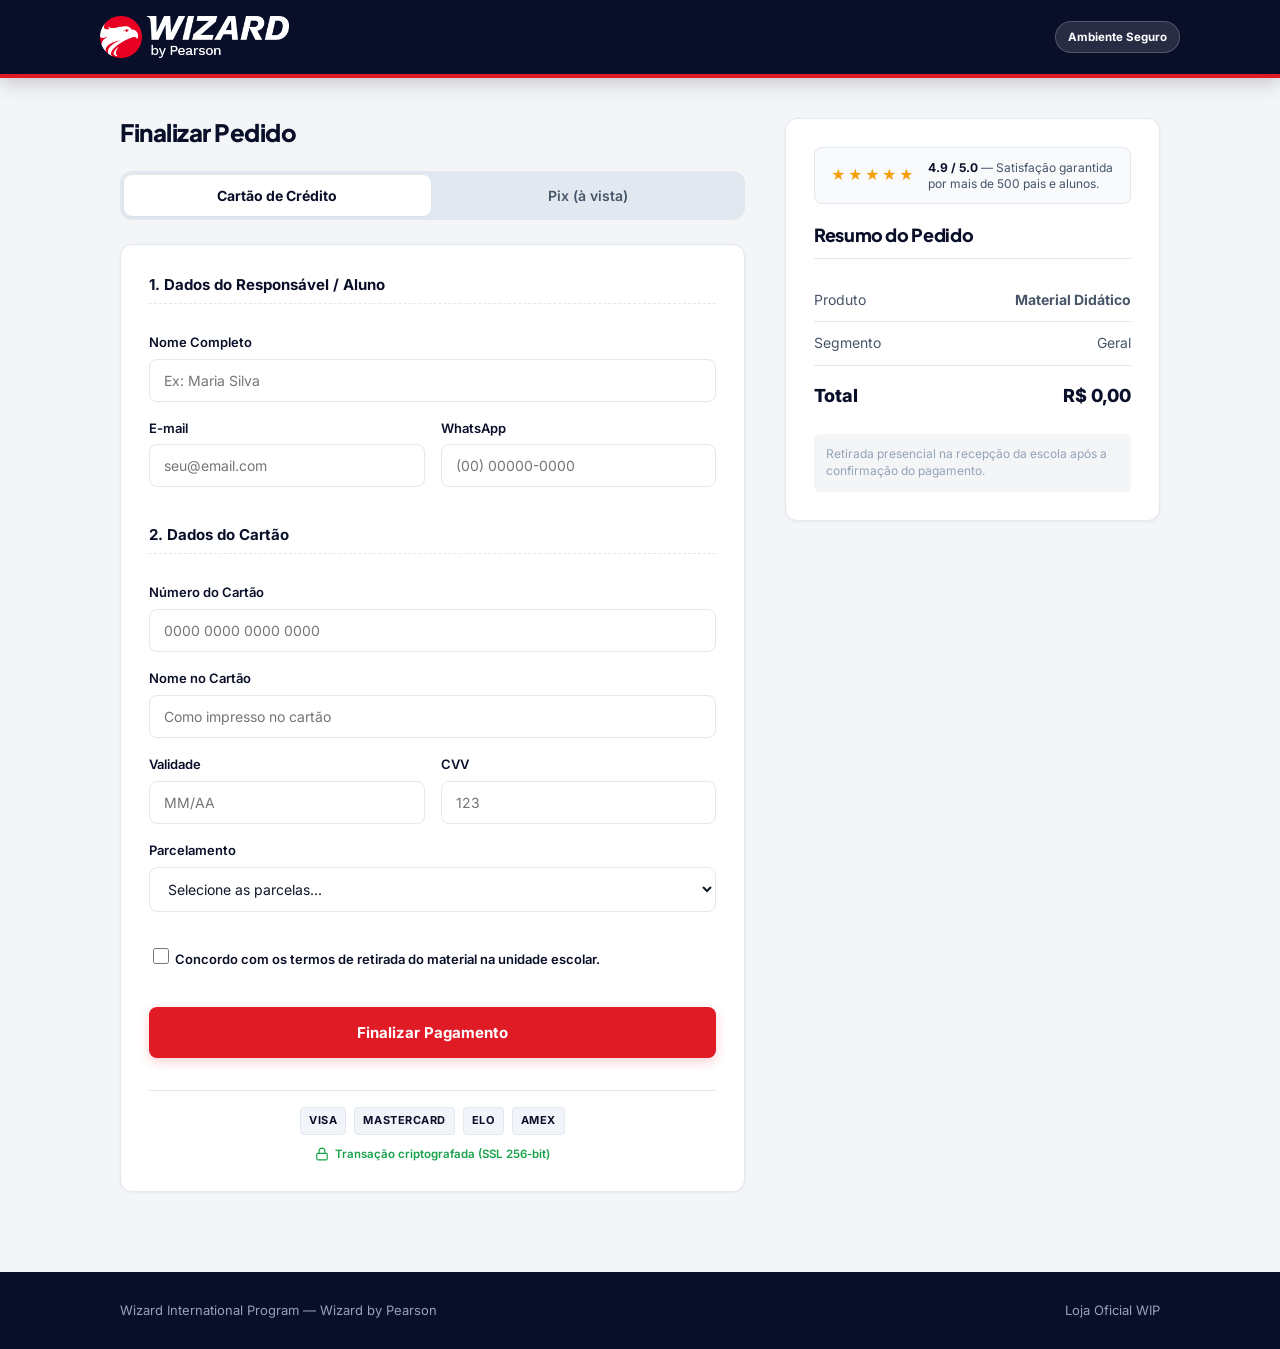
==== checkout.html @ 6b9b5e78 "first commit" ====
<!DOCTYPE html>
<html lang="pt-BR">
<head>
<meta charset="UTF-8">
<meta name="viewport" content="width=device-width, initial-scale=1.0">
<title>Checkout | Loja Oficial WIP</title>
<link rel="preconnect" href="https://fonts.googleapis.com">
<link rel="preconnect" href="https://fonts.gstatic.com" crossorigin>
<link href="https://fonts.googleapis.com/css2?family=Inter:wght@400;500;600;700&family=Plus+Jakarta+Sans:wght@600;700;800&display=swap" rel="stylesheet">
<link rel="stylesheet" href="styles.css">
</head>
<body>

<header>
  <div class="wrap nav">
    <a href="#" class="logo">
      <img src="img/wizard-logo.png" alt="Wizard by Pearson" class="logo-img">
    </a>
    <span class="track-pill">Ambiente Seguro</span>
  </div>
</header>

<main class="wrap checkout">
  <div class="checkout-grid">
    <div>
      <h2>Finalizar Pedido</h2>

      <div class="pay-tabs">
        <button class="pay-tab active" onclick="switchTab('cartao')">Cartão de Crédito</button>
        <button class="pay-tab" onclick="switchTab('pix')">Pix (à vista)</button>
      </div>

      <!-- ABA CARTÃO DE CRÉDITO -->
      <div id="panel-cartao" class="pay-panel active">
        <form id="card-form" class="card-form" onsubmit="validarEProcessar(event)" novalidate>
          
          <div class="form-section-title">1. Dados do Responsável / Aluno</div>
          <div>
            <label for="cust-name">Nome Completo</label>
            <input type="text" id="cust-name" placeholder="Ex: Maria Silva" required>
            <span class="error-msg">Preenchimento obrigatório</span>
          </div>
          <div class="row-2">
            <div>
              <label for="cust-email">E-mail</label>
              <input type="email" id="cust-email" placeholder="seu@email.com" required>
              <span class="error-msg">Informe um e-mail válido</span>
            </div>
            <div>
              <label for="cust-phone">WhatsApp</label>
              <input type="text" id="cust-phone" placeholder="(00) 00000-0000" maxlength="15" required>
              <span class="error-msg">Obrigatório</span>
            </div>
          </div>

          <div class="form-section-title">2. Dados do Cartão</div>
          <div>
            <label for="card-number">Número do Cartão</label>
            <input type="text" id="card-number" placeholder="0000 0000 0000 0000" maxlength="19" required>
            <span class="error-msg">Preenchimento obrigatório</span>
          </div>
          <div>
            <label for="card-name">Nome no Cartão</label>
            <input type="text" id="card-name" placeholder="Como impresso no cartão" required>
            <span class="error-msg">Preenchimento obrigatório</span>
          </div>
          <div class="row-2">
            <div>
              <label for="card-expiry">Validade</label>
              <input type="text" id="card-expiry" placeholder="MM/AA" maxlength="5" required>
              <span class="error-msg">Obrigatório</span>
            </div>
            <div>
              <label for="card-cvv">CVV</label>
              <input type="text" id="card-cvv" placeholder="123" maxlength="4" required>
              <span class="error-msg">Obrigatório</span>
            </div>
          </div>
          <div>
            <label for="card-installments">Parcelamento</label>
            <select id="card-installments" required>
              <option value="">Selecione as parcelas...</option>
              <option value="1">1x sem juros</option>
              <option value="2">2x sem juros</option>
              <option value="3">3x sem juros</option>
              <option value="6">6x sem juros</option>
              <option value="12">12x sem juros</option>
            </select>
            <span class="error-msg">Selecione uma opção</span>
          </div>

          <div class="terms-group">
            <label class="checkbox-label">
              <input type="checkbox" id="terms-card" required>
              <span>Concordo com os termos de retirada do material na unidade escolar.</span>
            </label>
            <span class="error-msg">Você precisa aceitar os termos.</span>
          </div>

          <button type="submit" class="btn-pay">Finalizar Pagamento</button>

          <div class="payment-badges">
            <div class="card-flags">
              <span class="card-flag-item">VISA</span>
              <span class="card-flag-item">MASTERCARD</span>
              <span class="card-flag-item">ELO</span>
              <span class="card-flag-item">AMEX</span>
            </div>
            <div class="ssl-badge">
              <svg width="14" height="14" viewBox="0 0 24 24" fill="none" stroke="currentColor" stroke-width="2"><rect x="3" y="11" width="18" height="11" rx="2" ry="2"></rect><path d="M7 11V7a5 5 0 0 1 10 0v4"></path></svg>
              Transação criptografada (SSL 256-bit)
            </div>
          </div>
        </form>
      </div>

      <!-- ABA PIX -->
      <div id="panel-pix" class="pay-panel">
        <div class="pix-box">
          <div class="pix-timer-box">
            Este QR Code expira em: <span id="pix-timer">15:00</span>
          </div>

          <div class="pix-placeholder">QR Code Pix</div>
          <p class="pix-discount">5% de desconto no Pix</p>
          
          <div class="pix-code">
            <input type="text" id="pix-code-input" value="00020126360014BR.GOV.BCB.PIX0114+55119999999995204000053039865405350.005802BR5925WIP LOJA OFICIAL6009SAO PAULO62070503***6304E2CA" readonly>
            <button type="button" id="btn-copiar" class="btn-copy" onclick="copiarPix()">Copiar</button>
          </div>

          <p style="font-size: 13px; color: var(--gray); margin-bottom: 20px;">
            Após realizar o pagamento no app do seu banco, o sistema confirmará automaticamente.
          </p>

          <button type="button" class="btn-pay" onclick="simularAprovacaoPix()">Já paguei / Simular Aprovação</button>
        </div>
      </div>
    </div>

    <!-- RESUMO DO PEDIDO -->
    <div class="order-summary">
      <div class="trust-banner">
        <div class="stars">★★★★★</div>
        <div class="trust-text">
          <strong>4.9 / 5.0</strong> — Satisfação garantida por mais de 500 pais e alunos.
        </div>
      </div>

      <h3>Resumo do Pedido</h3>
      <div class="order-line">
        <span>Produto</span>
        <strong id="summary-product">Material Didático</strong>
      </div>
      <div class="order-line">
        <span>Segmento</span>
        <span id="summary-track">Geral</span>
      </div>
      <div class="order-total">
        <span>Total</span>
        <span id="summary-price">R$ 0,00</span>
      </div>
      <div class="integration-note">
        Retirada presencial na recepção da escola após a confirmação do pagamento.
      </div>
    </div>
  </div>
</main>

<!-- Overlay de Processamento -->
<div id="processing-overlay" class="processing-overlay">
  <div class="processing-card">
    <div class="spinner"></div>
    <h3>Processando Pagamento...</h3>
    <p>Por favor, <strong>não feche nem atualize esta página</strong>. Estamos confirmando sua transação.</p>
  </div>
</div>

<footer>
  <div class="wrap footer-row">
    <span>Wizard International Program — Wizard by Pearson</span>
    <span>Loja Oficial WIP</span>
  </div>
</footer>

<script>
  const urlParams = new URLSearchParams(window.location.search);
  const origemPage = urlParams.get('origem') || 'index.html';

  if(urlParams.get('produto')) document.getElementById('summary-product').innerText = urlParams.get('produto');
  if(urlParams.get('faixa')) document.getElementById('summary-track').innerText = urlParams.get('faixa');
  if(urlParams.get('preco')) document.getElementById('summary-price').innerText = 'R$ ' + urlParams.get('preco');

  /* MÁSCARAS AUTOMÁTICAS DE ENTRADA */
  document.getElementById('card-number').addEventListener('input', function(e) {
    let v = e.target.value.replace(/\D/g, '');
    v = v.replace(/(\d{4})/g, '$1 ').trim();
    e.target.value = v;
  });

  document.getElementById('card-expiry').addEventListener('input', function(e) {
    let v = e.target.value.replace(/\D/g, '');
    if (v.length >= 2) v = v.substring(0,2) + '/' + v.substring(2,4);
    e.target.value = v;
  });

  document.getElementById('card-cvv').addEventListener('input', function(e) {
    e.target.value = e.target.value.replace(/\D/g, '');
  });

  document.getElementById('cust-phone').addEventListener('input', function(e) {
    let v = e.target.value.replace(/\D/g, '');
    v = v.replace(/^(\d{2})(\d)/g, '($1) $2');
    v = v.replace(/(\d{5})(\d)/, '$1-$2');
    e.target.value = v;
  });

  /* VALIDAÇÃO EM TEMPO REAL */
  const inputsToValidate = document.querySelectorAll('#card-form input, #card-form select');
  inputsToValidate.forEach(input => {
    input.addEventListener('input', () => validarCampo(input));
    input.addEventListener('change', () => validarCampo(input));
  });

  function validarCampo(input) {
    if (input.type === 'checkbox') {
      if (input.checked) {
        input.classList.remove('input-error');
        return true;
      } else {
        input.classList.add('input-error');
        return false;
      }
    }

    if (input.value.trim() !== '') {
      input.classList.remove('input-error');
      input.classList.add('input-success');
      return true;
    } else {
      input.classList.remove('input-success');
      input.classList.add('input-error');
      return false;
    }
  }

  /* PROCESSAMENTO DO CARTÃO */
  function validarEProcessar(event) {
    event.preventDefault();
    let formValido = true;
    const form = document.getElementById('card-form');

    inputsToValidate.forEach(input => {
      const eValido = validarCampo(input);
      if (!eValido) formValido = false;
    });

    if (!formValido) {
      form.classList.remove('shake');
      void form.offsetWidth;
      form.classList.add('shake');
      return;
    }

    document.getElementById('processing-overlay').classList.add('active');

    setTimeout(() => {
      redirecionarParaSucesso();
    }, 3000);
  }

  /* ABAS DE PAGAMENTO */
  function switchTab(tab) {
    document.querySelectorAll('.pay-tab').forEach(t => t.classList.remove('active'));
    document.querySelectorAll('.pay-panel').forEach(p => p.classList.remove('active'));
    
    if(tab === 'cartao') {
      document.querySelectorAll('.pay-tab')[0].classList.add('active');
      document.getElementById('panel-cartao').classList.add('active');
    } else {
      document.querySelectorAll('.pay-tab')[1].classList.add('active');
      document.getElementById('panel-pix').classList.add('active');
    }
  }

  /* COPIAR CÓDIGO PIX */
  function copiarPix() {
    const campoPix = document.getElementById('pix-code-input');
    navigator.clipboard.writeText(campoPix.value).then(() => {
      const btn = document.getElementById('btn-copiar');
      btn.innerText = 'Copiado!';
      btn.style.background = '#16a34a';
      btn.style.color = '#ffffff';

      setTimeout(() => {
        btn.innerText = 'Copiar';
        btn.style.background = '#ffffff';
        btn.style.color = 'var(--navy)';
      }, 2000);
    });
  }

  /* SIMULAR APROVAÇÃO DO PIX */
  function simularAprovacaoPix() {
    document.getElementById('processing-overlay').classList.add('active');
    setTimeout(() => {
      redirecionarParaSucesso();
    }, 2000);
  }

  /* FUNÇÃO DE REDIRECIONAMENTO */
  function redirecionarParaSucesso() {
    const produto = document.getElementById('summary-product').innerText;
    const preco = document.getElementById('summary-price').innerText;
    window.location.href = `sucesso.html?produto=${encodeURIComponent(produto)}&preco=${encodeURIComponent(preco)}&origem=${encodeURIComponent(origemPage)}`;
  }

  /* CONTADOR REGRESSIVO PIX (15 MINUTOS) */
  let tempoRestante = 15 * 60;
  const timerElement = document.getElementById('pix-timer');

  setInterval(() => {
    if (tempoRestante <= 0) {
      timerElement.innerText = "Expirado";
      return;
    }
    tempoRestante--;
    const minutos = Math.floor(tempoRestante / 60);
    const segundos = tempoRestante % 60;
    timerElement.innerText = `${minutos.toString().padStart(2, '0')}:${segundos.toString().padStart(2, '0')}`;
  }, 1000);
</script>

</body>
</html>
---- styles.css ----
/* ============================================================
   WIP Loja — Design Corporativo Premium & Mobile Responsive
   ============================================================ */

:root {
  --navy: #0a0f29;
  --navy-light: #12193e;
  --red: #e01b26;
  --bg-page: #f4f5f7;
  --card-bg: #ffffff;
  --ink: #0f172a;
  --gray: #475569;
  --gray-light: #94a3b8;
  --line: #e2e8f0;
  
  --kids-accent: #0284c7;
  --teens-accent: #e01b26;
  --adults-accent: #d97706;
  
  --radius: 12px;
  --shadow-sm: 0 1px 3px rgba(0,0,0,0.05);
  --shadow-md: 0 10px 25px -5px rgba(10, 15, 41, 0.08);
}

* {
  box-sizing: border-box;
}

html {
  scroll-behavior: smooth;
}

body {
  margin: 0;
  font-family: 'Inter', -apple-system, BlinkMacSystemFont, sans-serif;
  color: var(--ink);
  background: var(--bg-page);
  line-height: 1.6;
  -webkit-font-smoothing: antialiased;
}

h1, h2, h3 {
  font-family: 'Plus Jakarta Sans', sans-serif;
  font-weight: 800;
  line-height: 1.2;
  margin: 0;
  color: var(--navy);
  letter-spacing: -0.02em;
}

a {
  text-decoration: none;
  color: inherit;
}

.wrap {
  max-width: 1080px;
  margin: 0 auto;
  padding: 0 20px;
}

/* ================= HEADER ================= */
header {
  position: sticky;
  top: 0;
  z-index: 50;
  background: var(--navy);
  border-bottom: 4px solid var(--track-accent, var(--red));
  box-shadow: 0 4px 20px rgba(0, 0, 0, 0.2);
}

.nav {
  display: flex;
  align-items: center;
  justify-content: space-between;
  padding: 16px 0;
  gap: 12px;
}

.logo {
  display: flex;
  align-items: center;
  gap: 14px;
}

.logo-img {
  height: 42px; /* Logo maior e em destaque */
  width: auto;
  display: block;
}

.logo-word {
  font-family: 'Plus Jakarta Sans', sans-serif;
  font-weight: 800;
  font-size: 22px;
  color: #ffffff;
  padding-left: 14px;
  border-left: 2px solid rgba(255, 255, 255, 0.2);
  line-height: 1;
}

.track-pill {
  font-size: 11.5px;
  font-weight: 700;
  color: #ffffff;
  background: rgba(255, 255, 255, 0.12);
  border: 1px solid rgba(255, 255, 255, 0.2);
  padding: 6px 12px;
  border-radius: 30px;
  text-align: right;
  white-space: nowrap;
}

/* ================= HERO ================= */
.hero {
  background: linear-gradient(135deg, var(--navy) 0%, var(--navy-light) 100%);
  color: #fff;
  padding: 44px 0 52px;
}

.eyebrow {
  color: var(--track-accent, var(--kids-accent));
  font-size: 12px;
  font-weight: 700;
  text-transform: uppercase;
  letter-spacing: 0.1em;
  margin-bottom: 12px;
  display: inline-block;
}

.hero h1 {
  font-size: 28px;
  color: #ffffff;
  margin-bottom: 14px;
  max-width: 680px;
}

.hero p {
  font-size: 15px;
  color: var(--gray-light);
  max-width: 580px;
  margin: 0;
}

/* ================= CORPO PRINCIPAL ================= */
.main-content {
  padding: 32px 20px 60px;
}

.product-grid {
  display: grid;
  grid-template-columns: 1fr;
  gap: 24px;
  margin-bottom: 48px;
}

.product-details {
  background: var(--card-bg);
  padding: 28px;
  border-radius: var(--radius);
  border: 1px solid var(--line);
  box-shadow: var(--shadow-sm);
}

.product-details h2 {
  font-size: 22px;
  margin-bottom: 20px;
  border-bottom: 2px solid var(--bg-page);
  padding-bottom: 12px;
}

.feature-list {
  list-style: none;
  margin: 0;
  padding: 0;
  display: grid;
  gap: 14px;
}

.feature-list li {
  display: flex;
  gap: 12px;
  font-size: 14.5px;
  color: var(--gray);
}

.feature-list li::before {
  content: "•";
  color: var(--track-accent, var(--red));
  font-size: 20px;
  line-height: 1;
}

/* Card de Preço */
.price-card {
  background: var(--card-bg);
  border: 1px solid var(--line);
  padding: 28px;
  border-radius: var(--radius);
  box-shadow: var(--shadow-md);
  position: relative;
  overflow: hidden;
}

.price-card::before {
  content: "";
  position: absolute;
  top: 0;
  left: 0;
  right: 0;
  height: 4px;
  background: var(--track-accent, var(--red));
}

.price-card .badge {
  display: inline-block;
  font-size: 11px;
  font-weight: 700;
  text-transform: uppercase;
  letter-spacing: 0.05em;
  color: var(--track-accent, var(--red));
  background: rgba(0,0,0,0.04);
  padding: 4px 10px;
  border-radius: 4px;
  margin-bottom: 16px;
}

.price-card .price {
  font-size: 38px;
  font-weight: 800;
  font-family: 'Plus Jakarta Sans', sans-serif;
  color: var(--navy);
  line-height: 1;
  margin-bottom: 6px;
}

.price-card .price-note {
  font-size: 13px;
  color: var(--gray-light);
  margin-bottom: 24px;
}

.btn-buy {
  display: block;
  text-align: center;
  background: var(--track-accent, var(--red));
  color: #fff;
  font-weight: 700;
  font-size: 15px;
  padding: 16px;
  border-radius: 8px;
  box-shadow: 0 4px 12px rgba(0, 0, 0, 0.15);
  transition: transform 0.2s, opacity 0.2s;
}

.btn-buy:active {
  transform: scale(0.98);
}

.price-card .secure-note {
  font-size: 12px;
  color: var(--gray-light);
  margin-top: 14px;
  display: flex;
  align-items: center;
  justify-content: center;
  gap: 6px;
}

/* ================= SEÇÃO INSTITUCIONAL ================= */
.about-wip {
  background: var(--card-bg);
  padding: 32px;
  border-radius: var(--radius);
  border: 1px solid var(--line);
  box-shadow: var(--shadow-sm);
}

.about-wip-header {
  margin-bottom: 28px;
}

.about-wip-header h2 {
  font-size: 22px;
  margin-top: 4px;
  margin-bottom: 10px;
}

.about-wip-header p {
  font-size: 14.5px;
  color: var(--gray);
  margin: 0;
}

.about-wip-grid {
  display: grid;
  grid-template-columns: 1fr;
  gap: 16px;
}

.wip-card {
  background: var(--bg-page);
  padding: 20px;
  border-radius: 8px;
  border: 1px solid var(--line);
}

.wip-card h3 {
  font-size: 16px;
  margin-bottom: 6px;
  color: var(--navy);
}

.wip-card p {
  font-size: 13.5px;
  color: var(--gray);
  margin: 0;
}

/* ================= FOOTER ================= */
footer {
  background: var(--navy);
  color: var(--gray-light);
  padding: 28px 0;
  font-size: 13px;
}

.footer-row {
  display: flex;
  flex-direction: column;
  gap: 8px;
  text-align: center;
}
/* ============================================================
   ESTILOS ESPECÍFICOS DO CHECKOUT
   ============================================================ */

.checkout {
  padding: 40px 20px 80px;
}

.checkout h2 {
  font-size: 24px;
  margin-bottom: 24px;
}

.checkout-grid {
  display: grid;
  grid-template-columns: 1fr;
  gap: 32px;
}

/* Abas de Pagamento */
.pay-tabs {
  display: flex;
  background: var(--line);
  padding: 4px;
  border-radius: var(--radius);
  margin-bottom: 24px;
  gap: 4px;
}

.pay-tab {
  flex: 1;
  text-align: center;
  padding: 12px;
  font-family: 'Inter', sans-serif;
  font-weight: 600;
  font-size: 14px;
  background: transparent;
  border: none;
  border-radius: 8px;
  cursor: pointer;
  color: var(--gray);
  transition: all 0.2s ease;
}

.pay-tab.active {
  background: #ffffff;
  color: var(--navy);
  box-shadow: var(--shadow-sm);
  font-weight: 700;
}

/* Esconde e mostra os painéis */
.pay-panel {
  display: none;
  background: #ffffff;
  border: 1px solid var(--line);
  padding: 28px;
  border-radius: var(--radius);
  box-shadow: var(--shadow-sm);
}

.pay-panel.active {
  display: block;
}

/* Formulário de Cartão */
.card-form {
  display: grid;
  gap: 16px;
}

.card-form label {
  display: block;
  font-size: 13px;
  font-weight: 600;
  color: var(--navy);
  margin-bottom: 6px;
}

.card-form input, 
.card-form select {
  width: 100%;
  border: 1px solid var(--line);
  padding: 12px 14px;
  font-family: 'Inter', sans-serif;
  font-size: 14px;
  border-radius: 8px;
  background: #ffffff;
  color: var(--ink);
  outline: none;
  transition: border-color 0.2s;
}

.card-form input:focus, 
.card-form select:focus {
  border-color: var(--navy);
}

.row-2 {
  display: grid;
  grid-template-columns: 1fr 1fr;
  gap: 16px;
}

/* Painel Pix */
.pix-box {
  text-align: center;
  padding: 10px 0;
}

.pix-placeholder {
  width: 180px;
  height: 180px;
  margin: 0 auto 16px;
  background: #f8fafc;
  border: 2px dashed var(--line);
  border-radius: var(--radius);
  display: flex;
  align-items: center;
  justify-content: center;
  font-size: 13px;
  font-weight: 600;
  color: var(--gray-light);
}

.pix-discount {
  font-size: 14px;
  font-weight: 700;
  color: #16a34a;
  margin-bottom: 16px;
}

.pix-code {
  display: flex;
  gap: 8px;
  margin-bottom: 16px;
}

.pix-code input {
  flex: 1;
  font-size: 12px;
  background: var(--bg-page);
  border: 1px solid var(--line);
  padding: 10px;
  border-radius: 8px;
  color: var(--gray);
}

.btn-copy {
  border: 1px solid var(--line);
  background: #ffffff;
  padding: 0 16px;
  font-family: 'Inter', sans-serif;
  font-weight: 600;
  font-size: 13px;
  cursor: pointer;
  border-radius: 8px;
  color: var(--navy);
}

.btn-pay {
  width: 100%;
  background: var(--red);
  color: #ffffff;
  border: none;
  padding: 16px;
  font-family: 'Inter', sans-serif;
  font-weight: 700;
  font-size: 15px;
  cursor: pointer;
  border-radius: 8px;
  margin-top: 8px;
  box-shadow: 0 4px 12px rgba(224, 27, 38, 0.2);
}

/* Resumo do Pedido */
.order-summary {
  border: 1px solid var(--line);
  background: #ffffff;
  padding: 28px;
  border-radius: var(--radius);
  box-shadow: var(--shadow-sm);
  height: fit-content;
}

.order-summary h3 {
  font-size: 18px;
  margin-bottom: 20px;
  border-bottom: 1px solid var(--line);
  padding-bottom: 12px;
}

.order-line {
  display: flex;
  justify-content: space-between;
  font-size: 14px;
  color: var(--gray);
  padding: 10px 0;
  border-bottom: 1px solid var(--line);
}

.order-total {
  display: flex;
  justify-content: space-between;
  font-size: 18px;
  font-weight: 800;
  color: var(--navy);
  padding: 16px 0 12px;
}

.integration-note {
  font-size: 12px;
  color: var(--gray-light);
  background: var(--bg-page);
  padding: 12px;
  border-radius: 6px;
  margin-top: 12px;
  line-height: 1.4;
}

/* Responsivo para Telas Maiores */
@media (min-width: 768px) {
  .checkout-grid {
    grid-template-columns: 1.25fr 0.75fr;
    gap: 40px;
  }
}
/* ================= DESKTOPS E TABLETS ================= */
@media (min-width: 768px) {
  .hero {
    padding: 60px 0 70px;
  }

  .hero h1 {
    font-size: 38px;
  }

  .main-content {
    padding: 48px 20px 80px;
  }

  .product-grid {
    grid-template-columns: 1.15fr 0.85fr;
    gap: 32px;
    align-items: start;
  }

  .about-wip {
    padding: 40px;
  }

  .about-wip-grid {
    grid-template-columns: repeat(3, 1fr);
  }

  .footer-row {
    flex-direction: row;
    justify-content: space-between;
    text-align: left;
  }
}
/* ============================================================
   MODAL DE PROCESSAMENTO / AUTO-REDIRECT
   ============================================================ */

.processing-overlay {
  display: none;
  position: fixed;
  top: 0;
  left: 0;
  width: 100%;
  height: 100%;
  background: rgba(10, 15, 41, 0.85);
  backdrop-filter: blur(4px);
  z-index: 9999;
  align-items: center;
  justify-content: center;
  padding: 20px;
}

.processing-overlay.active {
  display: flex;
}

.processing-card {
  background: #ffffff;
  padding: 36px 28px;
  border-radius: var(--radius);
  max-width: 420px;
  width: 100%;
  text-align: center;
  box-shadow: 0 20px 25px -5px rgba(0, 0, 0, 0.2);
}

.processing-card h3 {
  font-size: 20px;
  color: var(--navy);
  margin: 16px 0 8px;
}

.processing-card p {
  font-size: 14px;
  color: var(--gray);
  margin: 0;
  line-height: 1.5;
}

/* Animação do Spinner */
.spinner {
  width: 48px;
  height: 48px;
  border: 4px solid var(--line);
  border-top-color: var(--red);
  border-radius: 50%;
  margin: 0 auto;
  animation: spin 0.8s linear infinite;
}

@keyframes spin {
  to {
    transform: rotate(360deg);
  }
}
/* ============================================================
   VALIDAÇÃO DE CAMPOS E ANIMAÇÕES
   ============================================================ */

/* Estilo para campos com erro */
.card-form input.input-error,
.card-form select.input-error {
  border: 2px solid #e01b26 !important;
  background-color: #fef2f2;
}

/* Estilo para campos preenchidos corretamente */
.card-form input.input-success,
.card-form select.input-success {
  border: 2px solid #16a34a !important;
  background-color: #f0fdf4;
}

/* Mensagem de erro abaixo do campo */
.error-msg {
  color: #e01b26;
  font-size: 11px;
  font-weight: 600;
  margin-top: 4px;
  display: none;
}

.input-error + .error-msg {
  display: block;
}

/* Animação Shake (Trepidação) */
@keyframes shake {
  0%, 100% { transform: translateX(0); }
  20%, 60% { transform: translateX(-6px); }
  40%, 80% { transform: translateX(6px); }
}

.shake {
  animation: shake 0.4s ease-in-out;
}
/* ============================================================
   MELHORIAS DE CHECKOUT & SEGURANÇA
   ============================================================ */

/* Seções do Formulário */
.form-section-title {
  font-size: 15px;
  font-weight: 700;
  color: var(--navy);
  margin: 20px 0 12px;
  padding-bottom: 6px;
  border-bottom: 1px dashed var(--line);
}

.form-section-title:first-child {
  margin-top: 0;
}

/* Banner de Prova Social */
.trust-banner {
  display: flex;
  align-items: center;
  gap: 12px;
  background: #f8fafc;
  border: 1px solid var(--line);
  padding: 12px 16px;
  border-radius: 8px;
  margin-bottom: 20px;
}

.stars {
  color: #f59e0b;
  font-size: 14px;
  letter-spacing: 2px;
}

.trust-text {
  font-size: 12px;
  color: var(--gray);
  line-height: 1.3;
}

.trust-text strong {
  color: var(--navy);
}

/* Pix Timer */
.pix-timer-box {
  background: #fffbeb;
  border: 1px solid #fef3c7;
  padding: 10px 14px;
  border-radius: 8px;
  font-size: 13px;
  color: #b45309;
  font-weight: 600;
  display: inline-flex;
  align-items: center;
  gap: 6px;
  margin-bottom: 16px;
}

.pix-timer-box span {
  font-family: monospace;
  font-size: 15px;
  font-weight: 700;
  color: #d97706;
}

/* Termos de Aceite */
.terms-group {
  margin: 18px 0 8px;
}

.checkbox-label {
  display: flex;
  align-items: flex-start;
  gap: 10px;
  font-size: 12.5px;
  color: var(--gray);
  cursor: pointer;
  user-select: none;
}

.checkbox-label input {
  width: 16px;
  height: 16px;
  margin-top: 2px;
  accent-color: var(--navy);
  cursor: pointer;
}

/* Selos e Bandeiras de Pagamento */
.payment-badges {
  display: flex;
  flex-direction: column;
  gap: 10px;
  margin-top: 16px;
  padding-top: 16px;
  border-top: 1px solid var(--line);
  align-items: center;
}

.card-flags {
  display: flex;
  gap: 8px;
  font-size: 11px;
  font-weight: 700;
  color: var(--gray-light);
  letter-spacing: 0.05em;
}

.card-flag-item {
  background: #f1f5f9;
  border: 1px solid var(--line);
  padding: 4px 8px;
  border-radius: 4px;
  color: var(--navy);
  font-size: 11px;
}

.ssl-badge {
  display: flex;
  align-items: center;
  gap: 6px;
  font-size: 11.5px;
  color: #16a34a;
  font-weight: 600;
}

/* Botão Secundário do Pix */
.btn-pay-secondary {
  width: 100%;
  background: transparent;
  border: 2px solid var(--navy);
  color: var(--navy);
  padding: 12px;
  font-family: 'Inter', sans-serif;
  font-weight: 700;
  font-size: 14px;
  cursor: pointer;
  border-radius: 8px;
  margin-top: 10px;
  transition: all 0.2s;
}

.btn-pay-secondary:hover {
  background: var(--navy);
  color: #ffffff;
}
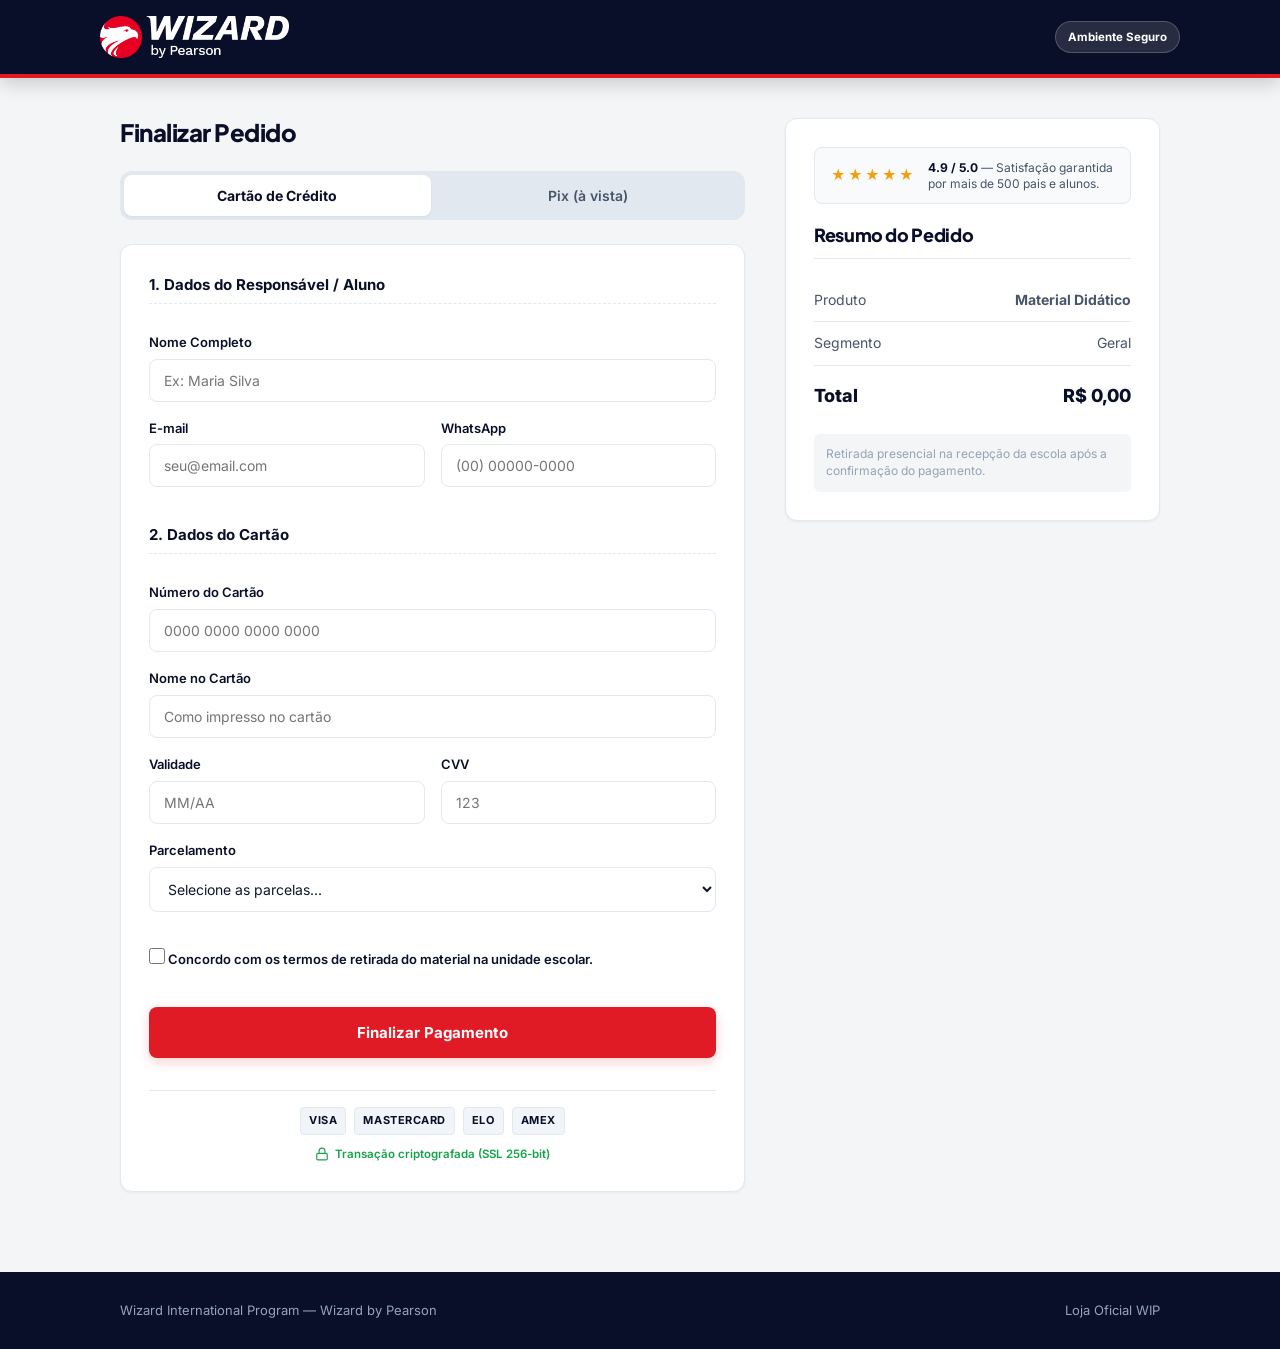
==== commit 8da6f582: "Ajusta Landing Page, adiciona sucesso.html e corrige barra branca no rodape" ====
--- a/checkout.html
+++ b/checkout.html
@@ -329,6 +329,44 @@
     const segundos = tempoRestante % 60;
     timerElement.innerText = `${minutos.toString().padStart(2, '0')}:${segundos.toString().padStart(2, '0')}`;
   }, 1000);
+  function finalizarPagamento() {
+  // 1. Pega os dados do aluno que foram preenchidos no formulário do index.html
+  const alunoData = JSON.parse(localStorage.getItem('aluno_pendente') || '{}');
+
+  if (!alunoData.nome) {
+    alert("Dados do aluno não encontrados. Preencha o cadastro na página inicial.");
+    window.location.href = 'index.html';
+    return;
+  }
+
+  // 2. Busca a lista atual de pedidos ou inicia uma nova
+  const pedidosExistentes = JSON.parse(localStorage.getItem('pedidos_secretaria') || '[]');
+
+  // 3. Monta o novo pedido com os dados do cadastro
+  const novoPedido = {
+    id: 'PED-' + Math.floor(1000 + Math.random() * 9000),
+    aluno: alunoData.nome,
+    cpf: alunoData.cpf,
+    matricula: alunoData.matricula,
+    unidade: alunoData.unidade,
+    responsavel: alunoData.responsavel,
+    whatsapp: alunoData.whatsapp,
+    email: alunoData.email,
+    data: new Date().toLocaleDateString('pt-BR'),
+    pagamento: '✅ Pago',
+    statusSaf: '🟡 Solicitar'
+  };
+
+  // 4. Insere o novo pedido no topo da lista
+  pedidosExistentes.unshift(novoPedido);
+
+  // 5. Salva de volta no localStorage para o secretaria.html ler
+  localStorage.setItem('pedidos_secretaria', JSON.stringify(pedidosExistentes));
+
+  // 6. Limpa o aluno pendente e vai para a tela de sucesso
+  localStorage.removeItem('aluno_pendente');
+  window.location.href = 'sucesso.html';
+}
 </script>
 
 </body>
--- a/styles.css
+++ b/styles.css
@@ -1,7 +1,34 @@
 /* ============================================================
    WIP Loja — Design Corporativo Premium & Mobile Responsive
    ============================================================ */
-
+/* Reset global e correção do rodapé colado ao final */
+* {
+  margin: 0;
+  padding: 0;
+  box-sizing: border-box;
+}
+
+html, body {
+  height: 100%;
+}
+
+body {
+  display: flex;
+  flex-direction: column;
+  min-height: 100vh;
+  background-color: #0f172a; /* Mesma cor do seu footer (ou #0b1120 / #1e293b) */
+}
+
+/* O conteúdo principal cresce para empurrar o footer */
+main, .hero-landing, .info-steps-section, .success-container, .admin-wrap {
+  flex: 1 0 auto;
+}
+
+/* Garante que o footer fique sempre no final absoluto */
+footer {
+  margin-top: auto;
+  width: 100%;
+}
 :root {
   --navy: #0a0f29;
   --navy-light: #12193e;
@@ -843,4 +870,4 @@
 .btn-pay-secondary:hover {
   background: var(--navy);
   color: #ffffff;
-}+}
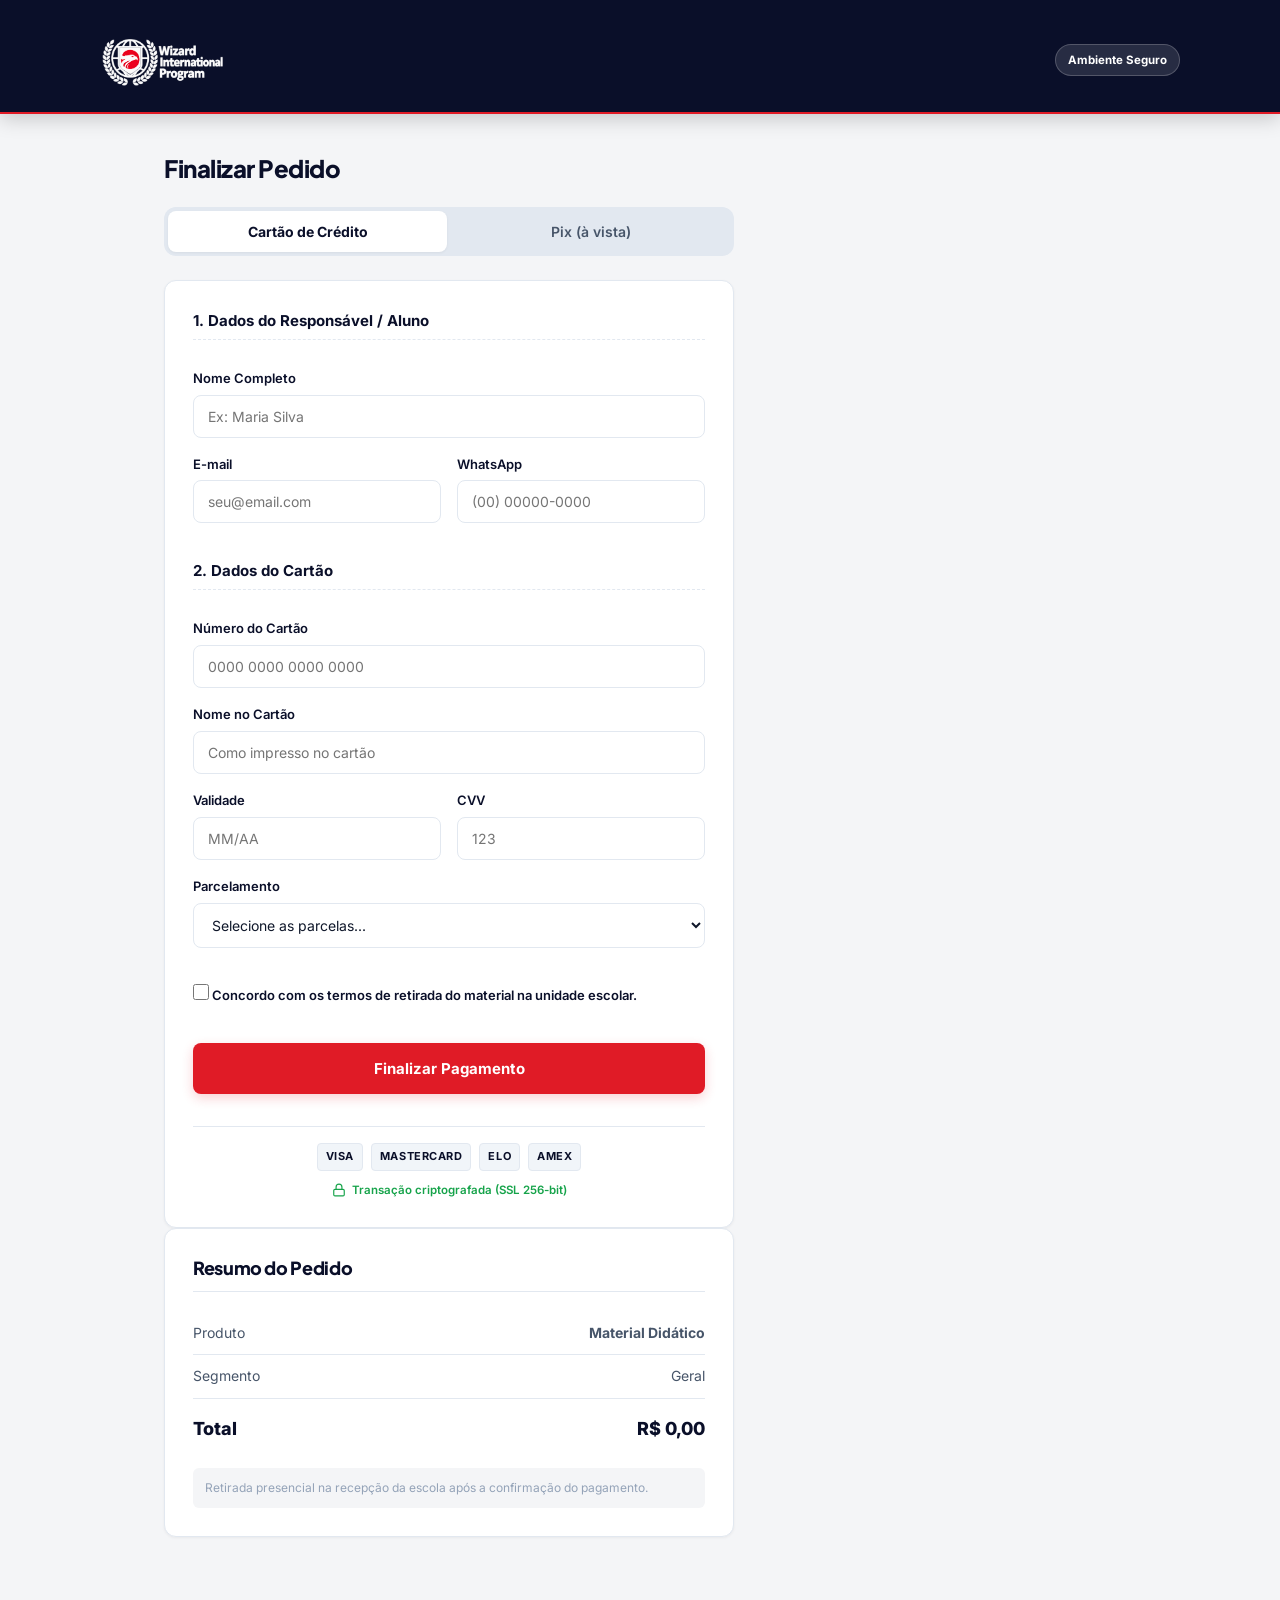
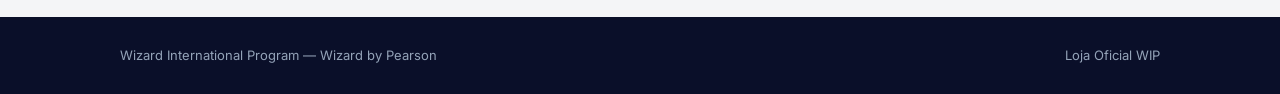
==== commit 6e61a570: "Sua mensagem descritiva aqui" ====
--- a/checkout.html
+++ b/checkout.html
@@ -13,8 +13,8 @@
 
 <header>
   <div class="wrap nav">
-    <a href="#" class="logo">
-      <img src="img/wizard-logo.png" alt="Wizard by Pearson" class="logo-img">
+    <a href="index.html" class="logo">
+  <img src="img/logodaWIP.png" alt="Wizard International Program" style="height: 85px; width: auto;" />
     </a>
     <span class="track-pill">Ambiente Seguro</span>
   </div>
@@ -114,44 +114,42 @@
         </form>
       </div>
 
-      <!-- ABA PIX -->
-      <div id="panel-pix" class="pay-panel">
-        <div class="pix-box">
-          <div class="pix-timer-box">
-            Este QR Code expira em: <span id="pix-timer">15:00</span>
-          </div>
-
-          <div class="pix-placeholder">QR Code Pix</div>
-          <p class="pix-discount">5% de desconto no Pix</p>
-          
-          <div class="pix-code">
-            <input type="text" id="pix-code-input" value="00020126360014BR.GOV.BCB.PIX0114+55119999999995204000053039865405350.005802BR5925WIP LOJA OFICIAL6009SAO PAULO62070503***6304E2CA" readonly>
-            <button type="button" id="btn-copiar" class="btn-copy" onclick="copiarPix()">Copiar</button>
-          </div>
-
-          <p style="font-size: 13px; color: var(--gray); margin-bottom: 20px;">
-            Após realizar o pagamento no app do seu banco, o sistema confirmará automaticamente.
-          </p>
-
-          <button type="button" class="btn-pay" onclick="simularAprovacaoPix()">Já paguei / Simular Aprovação</button>
-        </div>
-      </div>
+ <!-- ABA PIX -->
+<div id="panel-pix" class="pay-panel">
+  <div class="pix-box" style="text-align: center;">
+    <div class="pix-timer-box" style="margin-bottom: 15px;">
+      Este QR Code expira em: <span id="pix-timer">15:00</span>
     </div>
 
+    <!-- Imagem Dinâmica do QR Code -->
+    <div style="margin: 15px 0;">
+      <img id="qrCodeImg" src="https://api.qrserver.com/v1/create-qr-code/?size=180x180&data=00020126360014BR.GOV.BCB.PIX0114%2B55119999999995204000053039865405350.005802BR5925WIP%20LOJA%20OFICIAL6009SAO%20PAULO62070503***6304E2CA" alt="QR Code Pix" style="width: 180px; height: 180px; border: 1px solid #e2e8f0; border-radius: 8px; padding: 6px;">
+    </div>
+
+    <p class="pix-discount">5% de desconto no Pix</p>
+    
+    <div class="pix-code" style="margin-bottom: 15px;">
+      <input type="text" id="pix-code-input" value="00020126360014BR.GOV.BCB.PIX0114+55119999999995204000053039865405350.005802BR5925WIP LOJA OFICIAL6009SAO PAULO62070503***6304E2CA" readonly>
+      <button type="button" id="btn-copiar" class="btn-copy" onclick="copiarPix()">Copiar</button>
+    </div>
+
+    <p style="font-size: 13px; color: var(--gray); margin-bottom: 20px;">
+      Após realizar o pagamento no app do seu banco, o sistema confirmará automaticamente.
+    </p>
+
+    <button type="button" class="btn-pay" onclick="simularAprovacaoPix()">Já paguei / Simular Aprovação</button>
+  </div>
+</div>
+
     <!-- RESUMO DO PEDIDO -->
-    <div class="order-summary">
-      <div class="trust-banner">
-        <div class="stars">★★★★★</div>
-        <div class="trust-text">
-          <strong>4.9 / 5.0</strong> — Satisfação garantida por mais de 500 pais e alunos.
-        </div>
-      </div>
-
-      <h3>Resumo do Pedido</h3>
-      <div class="order-line">
-        <span>Produto</span>
-        <strong id="summary-product">Material Didático</strong>
-      </div>
+
+<div class="order-summary">
+  <!-- Adicione margin-top: 0 para alinhar perfeitamente no topo da caixa -->
+  <h3 style="margin-top: 0; padding-top: 0;">Resumo do Pedido</h3>
+  <div class="order-line">
+    <span>Produto</span>
+    <strong id="summary-product">Material Didático</strong>
+  </div>
       <div class="order-line">
         <span>Segmento</span>
         <span id="summary-track">Geral</span>
@@ -234,8 +232,7 @@
     }
 
     if (input.value.trim() !== '') {
-      input.classList.remove('input-error');
-      input.classList.add('input-success');
+      input.classList.remove('input-success');
       return true;
     } else {
       input.classList.remove('input-success');
@@ -262,11 +259,7 @@
       return;
     }
 
-    document.getElementById('processing-overlay').classList.add('active');
-
-    setTimeout(() => {
-      redirecionarParaSucesso();
-    }, 3000);
+    salvarPedidoEFinalizar('Cartão de Crédito');
   }
 
   /* ABAS DE PAGAMENTO */
@@ -302,13 +295,39 @@
 
   /* SIMULAR APROVAÇÃO DO PIX */
   function simularAprovacaoPix() {
+    salvarPedidoEFinalizar('PIX');
+  }
+
+  /* GRAVA DADOS NA SECRETARIA E REDIRECIONA */
+  function salvarPedidoEFinalizar(metodoPagamento) {
     document.getElementById('processing-overlay').classList.add('active');
+
+    const alunoData = JSON.parse(localStorage.getItem('aluno_pendente') || '{}');
+    const pedidosExistentes = JSON.parse(localStorage.getItem('pedidos_secretaria') || '[]');
+
+const novoPedido = {
+  id: 'PED-' + Math.floor(1000 + Math.random() * 9000),
+  aluno: alunoData.nome || document.getElementById('cust-name').value || 'Aluno Não Informado',
+  cpf: alunoData.cpf || 'Não informado',
+  matricula: alunoData.matricula || 'N/A',
+  unidade: alunoData.unidade || 'Unidade Principal', // Fallback atualizado
+  responsavel: alunoData.responsavel || document.getElementById('cust-name').value,
+  whatsapp: alunoData.whatsapp || document.getElementById('cust-phone').value,
+  email: alunoData.email || document.getElementById('cust-email').value,
+  data: new Date().toLocaleDateString('pt-BR'),
+  pagamento: `✅ Pago (${metodoPagamento})`,
+  statusSaf: '🟡 Solicitar'
+};
+
+    pedidosExistentes.unshift(novoPedido);
+    localStorage.setItem('pedidos_secretaria', JSON.stringify(pedidosExistentes));
+    localStorage.removeItem('aluno_pendente');
+
     setTimeout(() => {
       redirecionarParaSucesso();
     }, 2000);
   }
 
-  /* FUNÇÃO DE REDIRECIONAMENTO */
   function redirecionarParaSucesso() {
     const produto = document.getElementById('summary-product').innerText;
     const preco = document.getElementById('summary-price').innerText;
@@ -329,44 +348,6 @@
     const segundos = tempoRestante % 60;
     timerElement.innerText = `${minutos.toString().padStart(2, '0')}:${segundos.toString().padStart(2, '0')}`;
   }, 1000);
-  function finalizarPagamento() {
-  // 1. Pega os dados do aluno que foram preenchidos no formulário do index.html
-  const alunoData = JSON.parse(localStorage.getItem('aluno_pendente') || '{}');
-
-  if (!alunoData.nome) {
-    alert("Dados do aluno não encontrados. Preencha o cadastro na página inicial.");
-    window.location.href = 'index.html';
-    return;
-  }
-
-  // 2. Busca a lista atual de pedidos ou inicia uma nova
-  const pedidosExistentes = JSON.parse(localStorage.getItem('pedidos_secretaria') || '[]');
-
-  // 3. Monta o novo pedido com os dados do cadastro
-  const novoPedido = {
-    id: 'PED-' + Math.floor(1000 + Math.random() * 9000),
-    aluno: alunoData.nome,
-    cpf: alunoData.cpf,
-    matricula: alunoData.matricula,
-    unidade: alunoData.unidade,
-    responsavel: alunoData.responsavel,
-    whatsapp: alunoData.whatsapp,
-    email: alunoData.email,
-    data: new Date().toLocaleDateString('pt-BR'),
-    pagamento: '✅ Pago',
-    statusSaf: '🟡 Solicitar'
-  };
-
-  // 4. Insere o novo pedido no topo da lista
-  pedidosExistentes.unshift(novoPedido);
-
-  // 5. Salva de volta no localStorage para o secretaria.html ler
-  localStorage.setItem('pedidos_secretaria', JSON.stringify(pedidosExistentes));
-
-  // 6. Limpa o aluno pendente e vai para a tela de sucesso
-  localStorage.removeItem('aluno_pendente');
-  window.location.href = 'sucesso.html';
-}
 </script>
 
 </body>
--- a/styles.css
+++ b/styles.css
@@ -107,11 +107,12 @@
 .logo {
   display: flex;
   align-items: center;
-  gap: 14px;
+  gap: 18px;
+  height: 40px;
 }
 
 .logo-img {
-  height: 42px; /* Logo maior e em destaque */
+  height: 30px; /* Logo maior e em destaque */
   width: auto;
   display: block;
 }
@@ -871,3 +872,605 @@
   background: var(--navy);
   color: #ffffff;
 }
+/* Header & Navbar Responsivo */
+header {
+  width: 100%;
+  background-color: var(--navy, #0f172a); /* Mantém o fundo escuro do cabeçalho */
+  padding-top: 24px; /* <--- ESPAÇO MAIOR ACIMA DA LOGO */
+  padding-bottom: 16px;
+  border-bottom: 2px solid var(--red, #dc2626);
+}
+
+.nav {
+  display: flex;
+  align-items: center;
+  justify-content: space-between;
+  gap: 16px;
+}
+
+.logo {
+  display: flex;
+  align-items: center;
+}
+
+.logo-img {
+  max-height: 48px; /* Controla a altura da logo para não estourar */
+  width: auto;
+  object-fit: contain;
+}
+
+/* Responsividade para Celulares e Telas Menores */
+@media (max-width: 640px) {
+  header {
+    padding-top: 20px; /* Mantém um respiro bom no mobile */
+    padding-bottom: 14px;
+  }
+
+  .nav {
+    flex-direction: column; /* Em telas muito pequenas, empilha logo e pill se necessário */
+    align-items: center;
+    gap: 12px;
+  }
+
+  .logo-img {
+    max-height: 38px; /* Reduz levemente a logo em telas pequenas */
+  }
+
+  .track-pill {
+    font-size: 12px;
+    padding: 4px 12px;
+  }
+}
+/* ===================================================
+   SEÇÃO DE FAQ (TIRE SUAS DÚVIDAS)
+   =================================================== */
+.faq-section {
+  padding: 60px 0;
+  background-color: #f8fafc;
+  border-top: 1px solid var(--line, #e2e8f0);
+}
+
+.faq-header {
+  text-align: center;
+  max-width: 650px;
+  margin: 0 auto 40px;
+}
+
+.section-tag {
+  color: var(--red, #dc2626);
+  font-weight: 800;
+  font-size: 12px;
+  letter-spacing: 1px;
+  text-transform: uppercase;
+  display: block;
+  margin-bottom: 8px;
+}
+
+.faq-header h2 {
+  font-size: 28px;
+  color: var(--navy, #0f172a);
+  font-weight: 800;
+  margin-bottom: 12px;
+}
+
+.faq-header p {
+  color: var(--gray, #64748b);
+  font-size: 15px;
+}
+
+.faq-container {
+  max-width: 760px;
+  margin: 0 auto;
+  display: flex;
+  flex-direction: column;
+  gap: 12px;
+}
+
+.faq-item {
+  background: #ffffff;
+  border: 1px solid var(--line, #e2e8f0);
+  border-radius: 8px;
+  overflow: hidden;
+  box-shadow: 0 1px 3px rgba(0, 0, 0, 0.05);
+  transition: border-color 0.2s;
+}
+
+.faq-question {
+  width: 100%;
+  padding: 18px 20px;
+  background: transparent;
+  border: none;
+  text-align: left;
+  font-family: inherit;
+  font-size: 15px;
+  font-weight: 700;
+  color: var(--navy, #0f172a);
+  display: flex;
+  justify-content: space-between;
+  align-items: center;
+  cursor: pointer;
+}
+
+.faq-question:hover {
+  background-color: #f1f5f9;
+}
+
+.faq-icon {
+  font-size: 20px;
+  font-weight: 700;
+  color: var(--red, #dc2626);
+  transition: transform 0.3s ease;
+}
+
+.faq-answer {
+  max-height: 0;
+  overflow: hidden;
+  transition: max-height 0.3s ease, padding 0.3s ease;
+  background-color: #ffffff;
+  padding: 0 20px;
+}
+
+.faq-answer p {
+  font-size: 14px;
+  color: var(--gray, #64748b);
+  line-height: 1.6;
+  padding-bottom: 18px;
+}
+
+/* Estado ativo (Aberto) */
+.faq-item.active .faq-answer {
+  max-height: 200px;
+}
+
+.faq-item.active .faq-icon {
+  transform: rotate(45deg); /* Transforma o + em um X */
+}
+
+.faq-item.active {
+  border-color: #cbd5e1;
+}
+/* ===================================================
+   SEÇÃO O QUE É O WIP (DESIGN EXECUTIVO)
+   =================================================== */
+/* ===================================================
+   SEÇÃO O QUE É O WIP (MESMA LARGURA DAS PERGUNTAS)
+   =================================================== */
+.wip-about-section {
+  padding: 12px 0;
+  background-color: #f8fafc;
+}
+
+.wip-about-card {
+  max-width: 760px; /* Alinha perfeitamente com a largura do FAQ abaixo */
+  margin: 0 auto;
+  background: #ffffff;
+  border: 1px solid #ef4444;
+  border-radius: 8px;
+  padding: 14px 20px;
+  box-shadow: 0 1px 3px rgba(0, 0, 0, 0.05);
+  transition: all 0.2s ease;
+}
+
+.wip-about-header {
+  display: flex;
+  justify-content: space-between;
+  align-items: center;
+}
+
+.wip-about-header h2 {
+  font-size: 14.5px; /* Tamanho discreto e proporcional */
+  color: var(--navy, #0f172a);
+  font-weight: 700;
+  margin: 0;
+  line-height: 1.4;
+}
+
+.wip-toggle-icon {
+  font-size: 18px;
+  font-weight: 700;
+  color: #ef4444;
+  user-select: none;
+  margin-left: 12px;
+}
+
+/* Esconde todo o conteúdo interno quando estiver 'collapsed' */
+.wip-about-card.collapsed .wip-about-desc,
+.wip-about-card.collapsed .wip-grid,
+.wip-about-card.collapsed .wip-highlight-card {
+  display: none;
+}
+
+.wip-about-desc {
+  font-size: 13px;
+  color: #475569;
+  line-height: 1.5;
+  margin: 16px 0 14px;
+}
+
+.wip-grid {
+  display: grid;
+  grid-template-columns: 1fr 1fr;
+  gap: 10px;
+  margin-bottom: 14px;
+}
+
+.wip-feature-box {
+  background: #f8fafc;
+  border: 1px solid #e2e8f0;
+  border-radius: 6px;
+  padding: 10px 12px;
+  display: flex;
+  align-items: center;
+  gap: 10px;
+}
+
+.wip-icon-wrapper {
+  width: 28px;
+  height: 28px;
+  background: #e2e8f0;
+  border-radius: 6px;
+  display: flex;
+  align-items: center;
+  justify-content: center;
+  flex-shrink: 0;
+}
+
+.wip-icon-wrapper svg {
+  width: 14px;
+  height: 14px;
+  stroke: var(--navy, #0f172a);
+}
+
+.wip-feature-box h3 {
+  font-size: 12.5px;
+  color: var(--navy, #0f172a);
+  font-weight: 700;
+  margin-bottom: 2px;
+}
+
+.wip-feature-box p {
+  font-size: 11.5px;
+  color: #64748b;
+  line-height: 1.3;
+  margin: 0;
+}
+
+.wip-highlight-card {
+  background: var(--navy, #0f172a);
+  border-left: 4px solid #ef4444;
+  border-radius: 6px;
+  padding: 12px 14px;
+  color: #ffffff;
+}
+
+.wip-highlight-title {
+  font-size: 13px;
+  font-weight: 700;
+  color: #fbbf24;
+  display: flex;
+  align-items: center;
+  gap: 6px;
+  margin-bottom: 4px;
+}
+
+.wip-highlight-title svg {
+  width: 14px;
+  height: 14px;
+  stroke: #fbbf24;
+}
+
+.wip-highlight-card p {
+  font-size: 12px;
+  color: #cbd5e1;
+  line-height: 1.4;
+  margin: 0;
+}
+
+@media (max-width: 600px) {
+  .wip-grid {
+    grid-template-columns: 1fr;
+  }
+}
+
+.wip-highlight-title {
+  font-size: 16px;
+  font-weight: 800;
+  color: #fbbf24; /* Amarelo elegante para o título do destaque */
+  display: flex;
+  align-items: center;
+  gap: 10px;
+  margin-bottom: 8px;
+}
+
+.wip-highlight-title svg {
+  width: 20px;
+  height: 20px;
+  stroke: #fbbf24;
+}
+
+.wip-highlight-card p {
+  font-size: 14px;
+  color: #cbd5e1;
+  line-height: 1.5;
+  margin: 0;
+}
+
+/* Responsividade Mobile */
+@media (max-width: 768px) {
+  .wip-grid {
+    grid-template-columns: 1fr;
+  }
+  .wip-about-card {
+    padding: 20px;
+  }
+  .wip-about-header h2 {
+    font-size: 18px;
+  }
+}
+/* Transição e controle de abertura do Accordion WIP */
+.wip-toggle-icon {
+  font-size: 24px;
+  font-weight: 700;
+  color: #ef4444;
+  user-select: none;
+  transition: transform 0.2s ease;
+}
+
+/* Esconde o conteúdo quando colapsado */
+.wip-about-card.collapsed .wip-about-desc,
+.wip-about-card.collapsed .wip-grid,
+.wip-about-card.collapsed .wip-highlight-card {
+  display: none;
+}
+
+/* Ajusta o padding do card quando estiver fechado */
+.wip-about-card.collapsed {
+  padding-bottom: 20px;
+}
+/* ===================================================
+   PAINEL DA SECRETARIA (ESTILO PROFISSIONAL)
+   =================================================== */
+.admin-body {
+  background-color: #f1f5f9;
+}
+
+.admin-header {
+  background: var(--navy, #0f172a);
+  padding: 14px 0;
+  border-bottom: 3px solid var(--red, #dc2626);
+}
+
+.admin-badge {
+  display: flex;
+  align-items: center;
+  gap: 8px;
+  color: #ffffff;
+  font-size: 13px;
+  font-weight: 700;
+  background: rgba(255, 255, 255, 0.1);
+  padding: 6px 14px;
+  border-radius: 20px;
+}
+
+.status-dot {
+  width: 8px;
+  height: 8px;
+  background-color: #22c55e;
+  border-radius: 50%;
+}
+
+.admin-main {
+  padding: 30px 20px;
+}
+
+.admin-topbar {
+  display: flex;
+  justify-content: space-between;
+  align-items: center;
+  margin-bottom: 24px;
+}
+
+.admin-topbar h2 {
+  font-size: 22px;
+  color: var(--navy, #0f172a);
+  font-weight: 800;
+}
+
+.admin-topbar p {
+  font-size: 14px;
+  color: #64748b;
+  margin-top: 2px;
+}
+
+.btn-refresh {
+  display: inline-flex;
+  align-items: center;
+  gap: 8px;
+  background: #ffffff;
+  color: #334155;
+  border: 1px solid #cbd5e1;
+  padding: 8px 16px;
+  border-radius: 6px;
+  font-size: 13px;
+  font-weight: 600;
+  cursor: pointer;
+  box-shadow: 0 1px 2px rgba(0, 0, 0, 0.05);
+  transition: all 0.2s ease;
+}
+
+.btn-refresh:hover {
+  background: #f8fafc;
+  border-color: #94a3b8;
+  color: var(--navy, #0f172a);
+}
+
+.btn-refresh:active {
+  transform: scale(0.98);
+}
+
+/* Ícone SVG */
+.icon-refresh {
+  transition: transform 0.4s ease;
+  color: #64748b;
+}
+
+.btn-refresh:hover .icon-refresh {
+  color: var(--navy, #0f172a);
+}
+
+/* Classe de animação aplicada via JS */
+.btn-refresh.spinning .icon-refresh {
+  animation: spin 0.6s linear;
+}
+
+@keyframes spin {
+  from { transform: rotate(0deg); }
+  to { transform: rotate(360deg); }
+}
+
+/* KPIs Grid */
+.kpi-grid {
+  display: grid;
+  grid-template-columns: repeat(auto-fit, minmax(220px, 1fr));
+  gap: 16px;
+  margin-bottom: 24px;
+}
+
+.kpi-card {
+  background: #ffffff;
+  padding: 18px 20px;
+  border-radius: 10px;
+  border: 1px solid #e2e8f0;
+  box-shadow: 0 1px 3px rgba(0,0,0,0.03);
+}
+
+.kpi-title {
+  display: block;
+  font-size: 12px;
+  font-weight: 700;
+  color: #64748b;
+  text-transform: uppercase;
+  margin-bottom: 6px;
+}
+
+.kpi-value {
+  font-size: 26px;
+  font-weight: 800;
+  color: var(--navy, #0f172a);
+}
+
+.kpi-success .kpi-value { color: #16a34a; }
+.kpi-warning .kpi-value { color: #d97706; }
+
+/* Filtros */
+.admin-filters {
+  display: flex;
+  gap: 12px;
+  margin-bottom: 16px;
+}
+
+.admin-filters input {
+  flex: 1;
+  padding: 10px 14px;
+  border: 1px solid #cbd5e1;
+  border-radius: 6px;
+  font-size: 14px;
+}
+
+.admin-filters select {
+  width: 200px;
+  padding: 10px 14px;
+  border: 1px solid #cbd5e1;
+  border-radius: 6px;
+  font-size: 14px;
+  background: #ffffff;
+}
+
+/* Tabela */
+.table-container {
+  background: #ffffff;
+  border: 1px solid #e2e8f0;
+  border-radius: 10px;
+  overflow-x: auto;
+  box-shadow: 0 1px 3px rgba(0,0,0,0.03);
+}
+
+.admin-table {
+  width: 100%;
+  border-collapse: collapse;
+  text-align: left;
+  font-size: 13.5px;
+}
+
+.admin-table th {
+  background: #f8fafc;
+  padding: 12px 16px;
+  font-weight: 700;
+  color: #475569;
+  border-bottom: 1px solid #e2e8f0;
+  white-space: nowrap;
+}
+
+.admin-table td {
+  padding: 14px 16px;
+  border-bottom: 1px solid #f1f5f9;
+  color: #334155;
+}
+
+.cell-main {
+  font-weight: 700;
+  color: var(--navy, #0f172a);
+}
+
+.cell-sub {
+  font-size: 12px;
+  color: #64748b;
+  margin-top: 2px;
+}
+
+.badge-status {
+  padding: 4px 8px;
+  border-radius: 4px;
+  font-size: 12px;
+  font-weight: 700;
+}
+
+.badge-pay {
+  background: #dcfce7;
+  color: #15803d;
+}
+
+.select-saf {
+  padding: 6px 10px;
+  border-radius: 6px;
+  border: 1px solid #cbd5e1;
+  font-size: 12px;
+  font-weight: 600;
+  background: #f8fafc;
+  cursor: pointer;
+}
+
+.btn-delete {
+  background: transparent;
+  border: none;
+  cursor: pointer;
+  font-size: 16px;
+  opacity: 0.6;
+  transition: opacity 0.2s;
+}
+
+.btn-delete:hover {
+  opacity: 1;
+}
+
+.empty-state {
+  padding: 40px;
+  text-align: center;
+  color: #94a3b8;
+  font-size: 14px;
+}
+.logo img {
+  height: 60px; /* Aumenta o tamanho */
+  width: auto;
+  filter: none; /* Remove a inversão total para voltar as cores do brasão */
+}
